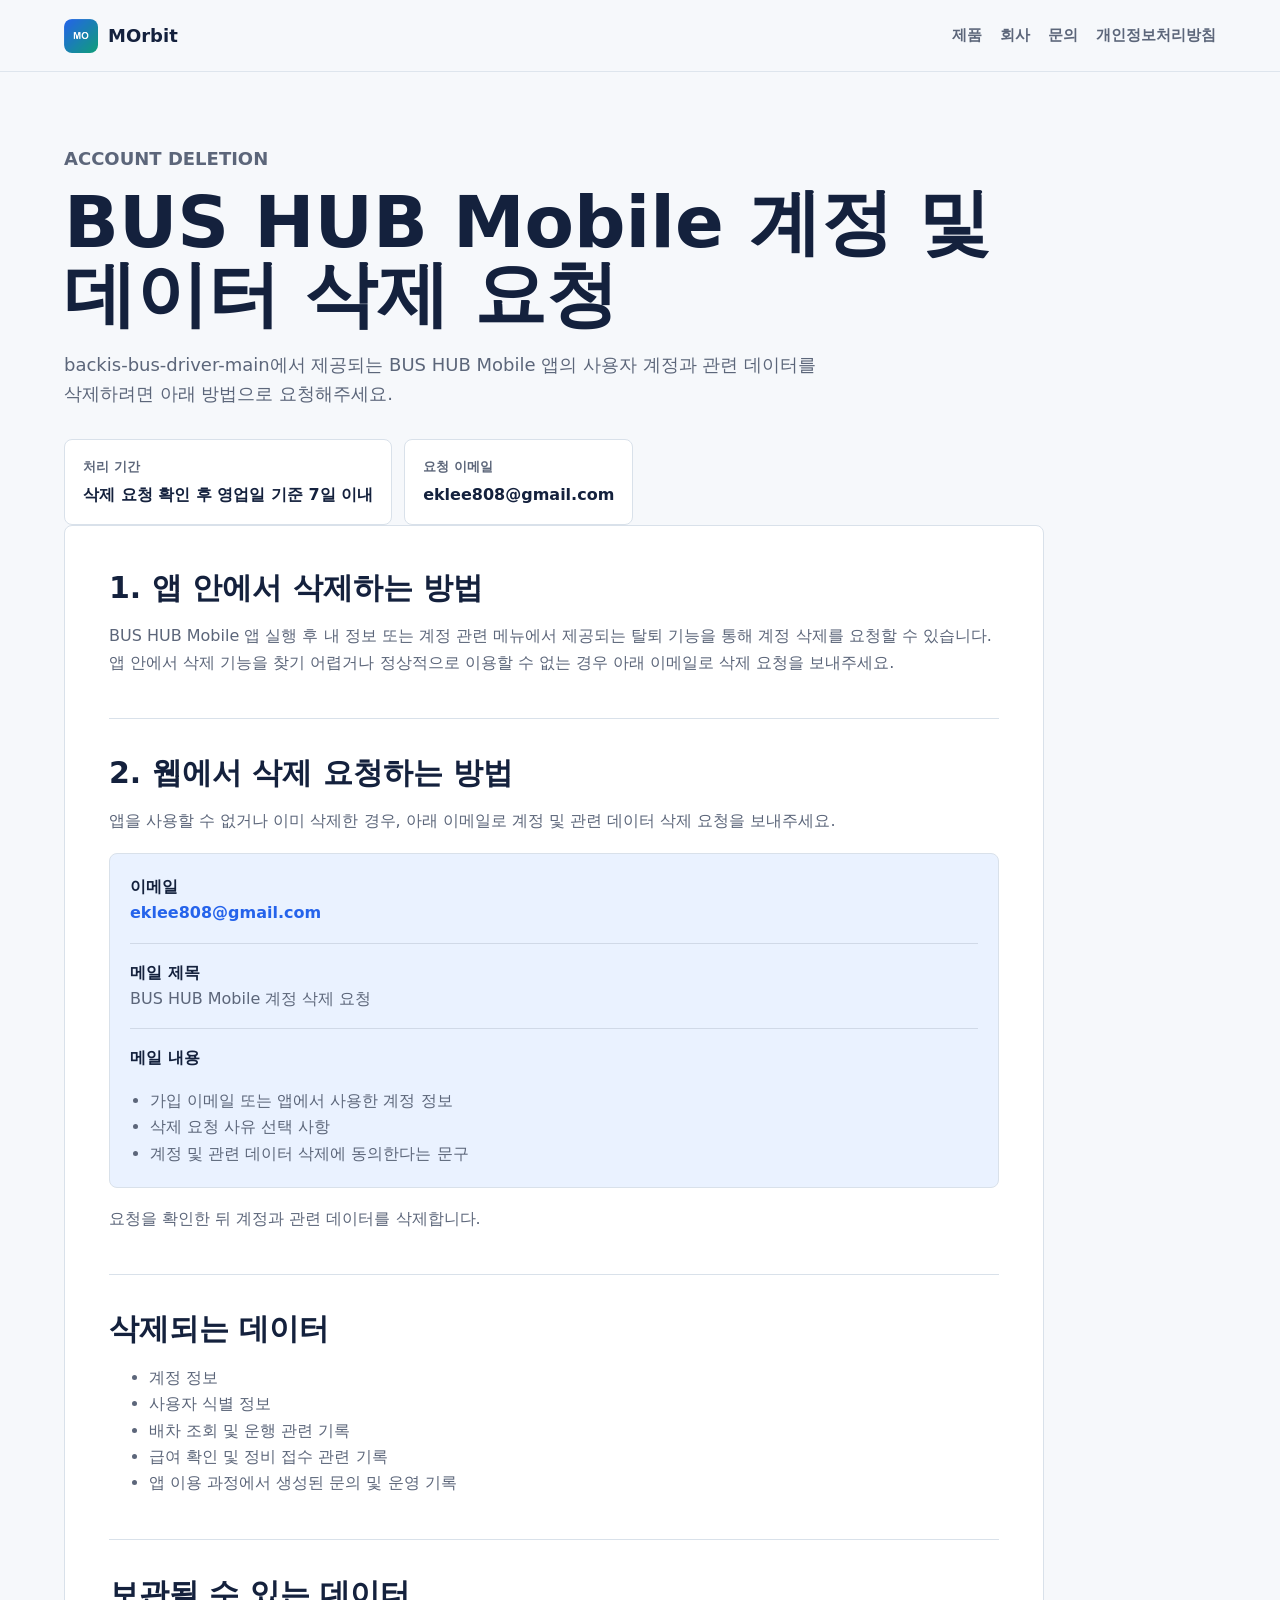
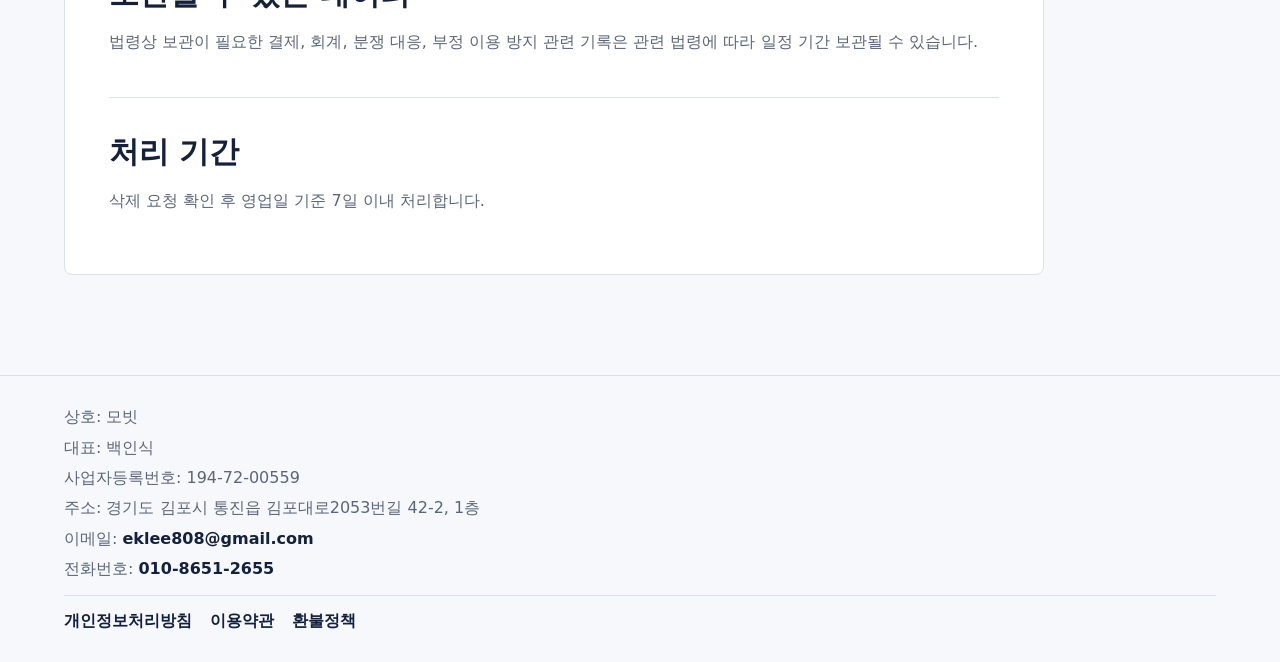
==== bus-driver-delete-account/index.html @ 4da38c7c "버스비서모바일용회원가입해지페이지만듬" ====
<!doctype html>
<html lang="ko">
  <head>
    <meta charset="utf-8" />
    <meta name="viewport" content="width=device-width, initial-scale=1" />
    <title>BUS HUB Mobile 계정 및 데이터 삭제 요청 | MOrbit</title>
    <meta
      name="description"
      content="BUS HUB Mobile 앱에서 생성한 사용자 계정과 관련 데이터 삭제를 요청하는 방법을 안내합니다."
    />
    <link rel="icon" type="image/png" href="../assets/morbit-mark.png" />
    <link rel="apple-touch-icon" href="../assets/morbit-mark.png" />
    <link rel="stylesheet" href="../styles.css" />
  </head>
  <body>
    <header class="site-header">
      <a class="brand" href="../" aria-label="MOrbit 홈">
        <img class="brand-mark" src="../assets/morbit-mark.png" alt="" width="34" height="34" />
        <span>MOrbit</span>
      </a>
      <nav class="nav-links" aria-label="주요 메뉴">
        <a href="../#products">제품</a>
        <a href="../#company">회사</a>
        <a href="../#contact">문의</a>
        <a href="../privacy/">개인정보처리방침</a>
      </nav>
    </header>

    <main class="policy-layout">
      <section class="policy-hero">
        <p class="eyebrow">ACCOUNT DELETION</p>
        <h1>BUS HUB Mobile 계정 및 데이터 삭제 요청</h1>
        <p>
          backis-bus-driver-main에서 제공되는 BUS HUB Mobile 앱의 사용자 계정과 관련 데이터를
          삭제하려면 아래 방법으로 요청해주세요.
        </p>
        <dl class="policy-meta">
          <div>
            <dt>처리 기간</dt>
            <dd>삭제 요청 확인 후 영업일 기준 7일 이내</dd>
          </div>
          <div>
            <dt>요청 이메일</dt>
            <dd><a href="mailto:eklee808@gmail.com">eklee808@gmail.com</a></dd>
          </div>
        </dl>
      </section>

      <article class="policy-content">
        <section>
          <h2>1. 앱 안에서 삭제하는 방법</h2>
          <p>
            BUS HUB Mobile 앱 실행 후 내 정보 또는 계정 관련 메뉴에서 제공되는 탈퇴 기능을 통해 계정
            삭제를 요청할 수 있습니다. 앱 안에서 삭제 기능을 찾기 어렵거나 정상적으로 이용할 수 없는
            경우 아래 이메일로 삭제 요청을 보내주세요.
          </p>
        </section>

        <section>
          <h2>2. 웹에서 삭제 요청하는 방법</h2>
          <p>
            앱을 사용할 수 없거나 이미 삭제한 경우, 아래 이메일로 계정 및 관련 데이터 삭제 요청을
            보내주세요.
          </p>
          <div class="request-card">
            <dl>
              <div>
                <dt>이메일</dt>
                <dd><a href="mailto:eklee808@gmail.com">eklee808@gmail.com</a></dd>
              </div>
              <div>
                <dt>메일 제목</dt>
                <dd>BUS HUB Mobile 계정 삭제 요청</dd>
              </div>
              <div>
                <dt>메일 내용</dt>
                <dd>
                  <ul>
                    <li>가입 이메일 또는 앱에서 사용한 계정 정보</li>
                    <li>삭제 요청 사유 선택 사항</li>
                    <li>계정 및 관련 데이터 삭제에 동의한다는 문구</li>
                  </ul>
                </dd>
              </div>
            </dl>
          </div>
          <p>요청을 확인한 뒤 계정과 관련 데이터를 삭제합니다.</p>
        </section>

        <section>
          <h2>삭제되는 데이터</h2>
          <ul>
            <li>계정 정보</li>
            <li>사용자 식별 정보</li>
            <li>배차 조회 및 운행 관련 기록</li>
            <li>급여 확인 및 정비 접수 관련 기록</li>
            <li>앱 이용 과정에서 생성된 문의 및 운영 기록</li>
          </ul>
        </section>

        <section>
          <h2>보관될 수 있는 데이터</h2>
          <p>
            법령상 보관이 필요한 결제, 회계, 분쟁 대응, 부정 이용 방지 관련 기록은 관련 법령에 따라
            일정 기간 보관될 수 있습니다.
          </p>
        </section>

        <section>
          <h2>처리 기간</h2>
          <p>삭제 요청 확인 후 영업일 기준 7일 이내 처리합니다.</p>
        </section>
      </article>
    </main>

    <footer class="site-footer company-footer">
      <div class="footer-company">
        <span>상호: 모빗</span>
        <span>대표: 백인식</span>
        <span>사업자등록번호: 194-72-00559</span>
        <span>주소: 경기도 김포시 통진읍 김포대로2053번길 42-2, 1층</span>
        <span>이메일: <a href="mailto:eklee808@gmail.com">eklee808@gmail.com</a></span>
        <span>전화번호: <a href="tel:010-8651-2655">010-8651-2655</a></span>
      </div>
      <div class="footer-links">
        <a href="../privacy/">개인정보처리방침</a>
        <a href="../terms/">이용약관</a>
        <a href="../refund/">환불정책</a>
      </div>
    </footer>
  </body>
</html>
---- styles.css ----
:root {
  --ink: #14213d;
  --muted: #5c667a;
  --line: #d9e1ea;
  --bg: #f6f8fb;
  --panel: #ffffff;
  --blue: #2563eb;
  --green: #0f9f7a;
  --amber: #f2a81d;
  --soft-blue: #eaf2ff;
  --soft-green: #e7f7f1;
  --shadow: 0 20px 60px rgba(20, 33, 61, 0.12);
}

* {
  box-sizing: border-box;
}

html {
  scroll-behavior: smooth;
}

body {
  margin: 0;
  color: var(--ink);
  font-family:
    "Pretendard",
    "Apple SD Gothic Neo",
    "Noto Sans KR",
    system-ui,
    -apple-system,
    BlinkMacSystemFont,
    "Segoe UI",
    sans-serif;
  line-height: 1.65;
  background: var(--bg);
}

a {
  color: inherit;
  text-decoration: none;
}

.site-header {
  position: sticky;
  top: 0;
  z-index: 10;
  display: flex;
  align-items: center;
  justify-content: space-between;
  gap: 24px;
  min-height: 72px;
  padding: 16px clamp(20px, 5vw, 72px);
  background: rgba(246, 248, 251, 0.92);
  border-bottom: 1px solid rgba(217, 225, 234, 0.8);
  backdrop-filter: blur(18px);
}

.brand {
  display: inline-flex;
  align-items: center;
  gap: 10px;
  font-size: 18px;
  font-weight: 800;
}

.brand-mark {
  display: block;
  width: 34px;
  height: 34px;
  border-radius: 8px;
  object-fit: contain;
}

.nav-links {
  display: flex;
  flex-wrap: wrap;
  align-items: center;
  justify-content: flex-end;
  gap: 8px 18px;
  color: var(--muted);
  font-size: 15px;
  font-weight: 700;
}

.nav-links a:hover,
.nav-links a[aria-current="page"] {
  color: var(--blue);
}

.hero {
  display: grid;
  grid-template-columns: minmax(0, 1fr) minmax(360px, 520px);
  gap: clamp(32px, 6vw, 80px);
  align-items: center;
  min-height: calc(100vh - 72px);
  padding: clamp(48px, 8vw, 96px) clamp(20px, 5vw, 72px) clamp(36px, 5vw, 64px);
}

.hero-copy {
  max-width: 720px;
}

.eyebrow {
  margin: 0 0 12px;
  color: var(--green);
  font-size: 13px;
  font-weight: 900;
}

h1,
h2,
h3,
p {
  margin-top: 0;
}

h1 {
  margin-bottom: 20px;
  font-size: clamp(52px, 9vw, 108px);
  line-height: 1;
}

h2 {
  margin-bottom: 18px;
  font-size: clamp(28px, 4vw, 46px);
  line-height: 1.18;
}

h3 {
  margin-bottom: 12px;
  font-size: 22px;
}

.hero-lead {
  max-width: 660px;
  color: var(--muted);
  font-size: 20px;
}

.hero-actions {
  display: flex;
  flex-wrap: wrap;
  gap: 12px;
  margin-top: 32px;
}

.button {
  display: inline-flex;
  align-items: center;
  justify-content: center;
  min-height: 46px;
  padding: 11px 18px;
  border: 1px solid var(--line);
  border-radius: 8px;
  font-weight: 800;
}

.button.primary {
  color: #fff;
  background: var(--ink);
  border-color: var(--ink);
}

.button.secondary {
  color: var(--ink);
  background: #fff;
}

.product-visual {
  overflow: hidden;
  min-height: 520px;
  background:
    linear-gradient(135deg, rgba(37, 99, 235, 0.12), rgba(15, 159, 122, 0.14)),
    #fff;
  border: 1px solid var(--line);
  border-radius: 8px;
  box-shadow: var(--shadow);
}

.visual-topbar {
  display: flex;
  align-items: center;
  gap: 8px;
  min-height: 52px;
  padding: 0 18px;
  border-bottom: 1px solid var(--line);
}

.visual-topbar span {
  width: 10px;
  height: 10px;
  background: var(--line);
  border-radius: 50%;
}

.visual-topbar strong {
  margin-left: auto;
  color: var(--muted);
  font-size: 13px;
}

.visual-grid {
  display: grid;
  grid-template-columns: 1fr 1fr;
  gap: 16px;
  padding: 18px;
}

.visual-panel {
  min-height: 142px;
  padding: 18px;
  background: rgba(255, 255, 255, 0.86);
  border: 1px solid rgba(217, 225, 234, 0.8);
  border-radius: 8px;
}

.visual-panel p,
.visual-panel span {
  color: var(--muted);
}

.visual-panel strong {
  display: block;
  margin-bottom: 8px;
  font-size: 26px;
}

.map-panel {
  position: relative;
  grid-column: span 2;
  min-height: 176px;
  background:
    linear-gradient(90deg, rgba(20, 33, 61, 0.06) 1px, transparent 1px),
    linear-gradient(0deg, rgba(20, 33, 61, 0.06) 1px, transparent 1px),
    #fff;
  background-size: 34px 34px;
}

.route-dot {
  position: absolute;
  width: 18px;
  height: 18px;
  border: 4px solid #fff;
  border-radius: 50%;
  box-shadow: 0 8px 22px rgba(20, 33, 61, 0.2);
}

.route-dot.start {
  top: 38px;
  left: 52px;
  background: var(--green);
}

.route-dot.end {
  right: 58px;
  bottom: 42px;
  background: var(--amber);
}

.route-line {
  position: absolute;
  inset: 48px 70px 62px 70px;
  border-right: 4px solid var(--blue);
  border-bottom: 4px solid var(--blue);
  border-radius: 0 0 42px 0;
}

.stats-panel {
  grid-column: span 2;
}

.bars {
  display: flex;
  align-items: end;
  gap: 12px;
  height: 88px;
  padding-top: 14px;
}

.bars span {
  flex: 1;
  min-width: 24px;
  background: linear-gradient(180deg, var(--blue), var(--green));
  border-radius: 6px 6px 0 0;
}

.section {
  padding: clamp(56px, 8vw, 96px) clamp(20px, 5vw, 72px);
}

.section-heading {
  max-width: 820px;
  margin-bottom: 28px;
}

.feature-grid {
  display: grid;
  grid-template-columns: repeat(3, minmax(0, 1fr));
  gap: 18px;
  align-items: stretch;
}

.feature-card {
  display: flex;
  flex-direction: column;
  min-height: 230px;
  padding: 26px;
  background: var(--panel);
  border: 1px solid var(--line);
  border-radius: 8px;
}

.feature-media {
  position: relative;
  overflow: hidden;
  flex-shrink: 0;
  width: 100%;
  height: clamp(170px, 18vw, 220px);
  margin-bottom: 20px;
  background: #f3f6fa;
  border: 1px solid var(--line);
  border-radius: 8px;
}

.feature-media img {
  position: absolute;
  inset: 0;
  display: block;
  width: 100%;
  height: 100%;
  object-fit: contain;
  object-position: center;
}

.feature-card p,
.split-section p,
.contact-band p {
  color: var(--muted);
}

.feature-link {
  display: inline-flex;
  align-items: center;
  align-self: flex-start;
  min-height: 36px;
  margin-top: auto;
  color: var(--blue);
  font-size: 14px;
  font-weight: 900;
}

.feature-link:hover {
  text-decoration: underline;
}

.split-section {
  display: grid;
  grid-template-columns: minmax(0, 0.9fr) minmax(0, 1.1fr);
  gap: 40px;
  background: #fff;
  border-block: 1px solid var(--line);
}

.split-section > p {
  margin: 0;
  font-size: 18px;
}

.contact-band {
  display: flex;
  align-items: center;
  justify-content: space-between;
  gap: 24px;
  background: var(--soft-green);
}

.site-footer {
  display: flex;
  flex-wrap: wrap;
  justify-content: space-between;
  gap: 12px;
  padding: 28px clamp(20px, 5vw, 72px);
  color: var(--muted);
  border-top: 1px solid var(--line);
}

.site-footer a {
  color: var(--ink);
  font-weight: 800;
}

.company-footer {
  align-items: flex-start;
  flex-direction: column;
  justify-content: flex-start;
}

.footer-company,
.footer-links {
  display: flex;
  width: 100%;
}

.footer-company {
  flex-direction: column;
  gap: 4px;
}

.footer-links {
  flex-wrap: wrap;
  gap: 10px 18px;
  padding-top: 12px;
  border-top: 1px solid var(--line);
}

.policy-layout {
  padding: clamp(34px, 6vw, 72px) clamp(20px, 5vw, 72px) clamp(64px, 8vw, 100px);
}

.policy-hero {
  max-width: 940px;
}

.policy-hero h1 {
  font-size: clamp(42px, 6vw, 72px);
}

.policy-hero p {
  max-width: 760px;
  color: var(--muted);
  font-size: 18px;
}

.policy-meta {
  display: flex;
  flex-wrap: wrap;
  gap: 12px;
  margin: 30px 0 0;
}

.policy-meta div,
.summary-strip article {
  padding: 16px 18px;
  background: #fff;
  border: 1px solid var(--line);
  border-radius: 8px;
}

.policy-meta dt,
.summary-strip span {
  color: var(--muted);
  font-size: 13px;
  font-weight: 800;
}

.policy-meta dd {
  margin: 4px 0 0;
  font-weight: 800;
}

.summary-strip {
  display: grid;
  grid-template-columns: repeat(3, minmax(0, 1fr));
  gap: 14px;
  margin: 40px 0;
}

.summary-strip strong {
  display: block;
  margin-top: 6px;
  line-height: 1.45;
}

.policy-content {
  max-width: 980px;
  padding: clamp(24px, 4vw, 44px);
  background: #fff;
  border: 1px solid var(--line);
  border-radius: 8px;
}

.policy-content section + section {
  margin-top: 42px;
  padding-top: 36px;
  border-top: 1px solid var(--line);
}

.policy-content h2 {
  font-size: clamp(22px, 3vw, 30px);
}

.policy-content p,
.policy-content li,
.policy-content address {
  color: var(--muted);
}

.policy-content a {
  color: var(--blue);
  font-weight: 800;
}

.table-wrap {
  overflow-x: auto;
  border: 1px solid var(--line);
  border-radius: 8px;
}

table {
  width: 100%;
  min-width: 680px;
  border-collapse: collapse;
  font-size: 15px;
}

th,
td {
  padding: 14px 16px;
  text-align: left;
  vertical-align: top;
  border-bottom: 1px solid var(--line);
}

th {
  color: var(--ink);
  background: var(--soft-blue);
}

tr:last-child td {
  border-bottom: 0;
}

.note {
  margin-top: 14px;
  padding: 14px 16px;
  background: var(--soft-green);
  border-radius: 8px;
}

address {
  font-style: normal;
}

.request-card {
  margin: 18px 0;
  padding: 20px;
  background: var(--soft-blue);
  border: 1px solid var(--line);
  border-radius: 8px;
}

.request-card dl,
.request-card dd {
  margin: 0;
}

.request-card div + div {
  margin-top: 16px;
  padding-top: 16px;
  border-top: 1px solid rgba(20, 33, 61, 0.12);
}

.request-card dt {
  color: var(--ink);
  font-weight: 900;
}

.request-card dd {
  color: var(--muted);
}

.request-card ul {
  margin-bottom: 0;
  padding-left: 20px;
}

.reset-panel {
  max-width: 720px;
}

.reset-form {
  display: grid;
  gap: 12px;
  max-width: 460px;
}

.reset-form label {
  color: var(--ink);
  font-weight: 900;
}

.reset-form input {
  width: 100%;
  min-height: 48px;
  padding: 11px 14px;
  color: var(--ink);
  background: #fff;
  border: 1px solid var(--line);
  border-radius: 8px;
  font: inherit;
}

.reset-form input:focus {
  outline: 3px solid rgba(37, 99, 235, 0.18);
  border-color: var(--blue);
}

.reset-form button {
  margin-top: 8px;
}

.reset-form button:disabled {
  opacity: 0.64;
  cursor: wait;
}

.status-message {
  margin-bottom: 18px;
  padding: 14px 16px;
  border-radius: 8px;
  font-weight: 800;
}

.status-message.info {
  color: var(--ink);
  background: var(--soft-blue);
}

.status-message.success {
  color: #075e45;
  background: var(--soft-green);
}

.status-message.error {
  color: #8a1f1f;
  background: #ffecec;
}

@media (max-width: 900px) {
  .site-header {
    align-items: flex-start;
    flex-direction: column;
  }

  .nav-links {
    justify-content: flex-start;
  }

  .hero,
  .split-section {
    grid-template-columns: 1fr;
  }

  .hero {
    min-height: auto;
  }

  .product-visual {
    min-height: auto;
  }

  .feature-grid,
  .summary-strip {
    grid-template-columns: 1fr;
  }

  .feature-media {
    height: clamp(190px, 52vw, 300px);
  }

  .contact-band {
    align-items: flex-start;
    flex-direction: column;
  }
}

@media (max-width: 560px) {
  .visual-grid {
    grid-template-columns: 1fr;
  }

  .map-panel,
  .stats-panel {
    grid-column: auto;
  }

  .visual-panel strong {
    font-size: 22px;
  }

  table {
    min-width: 560px;
  }
}
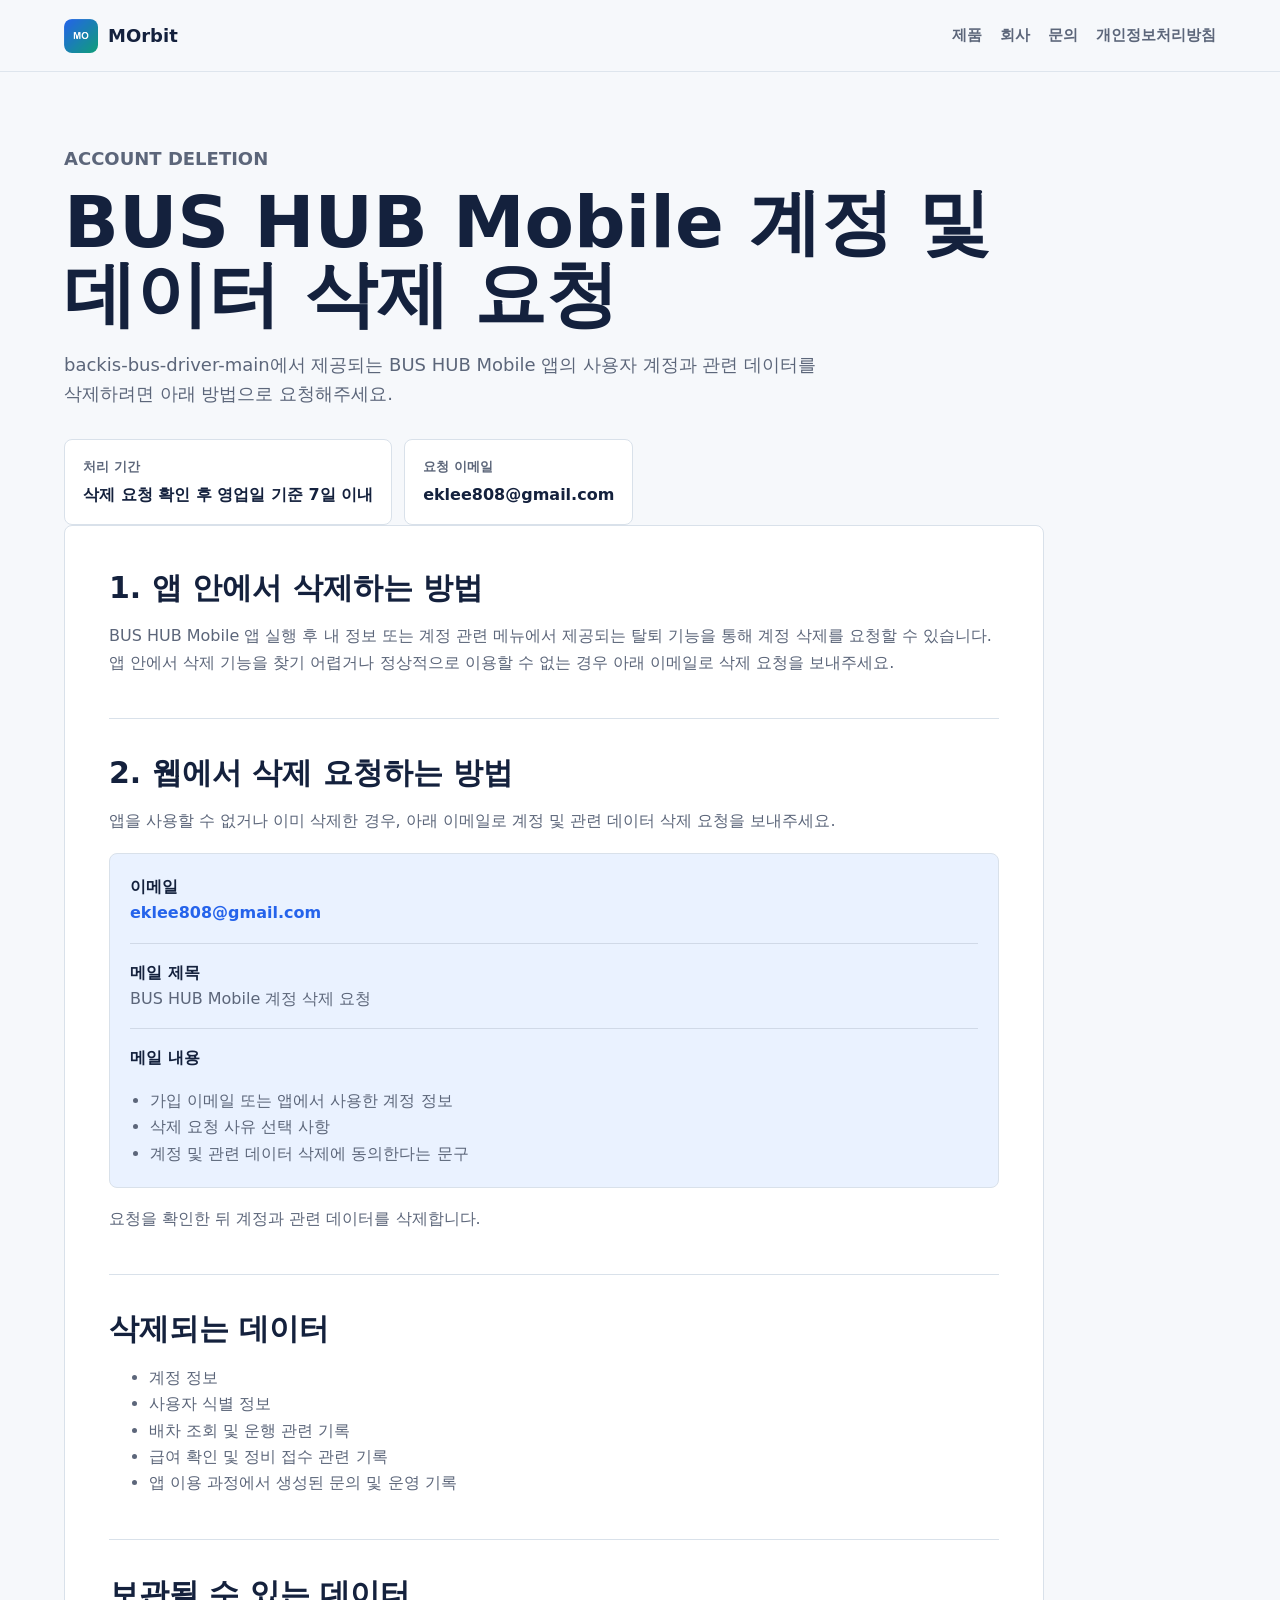
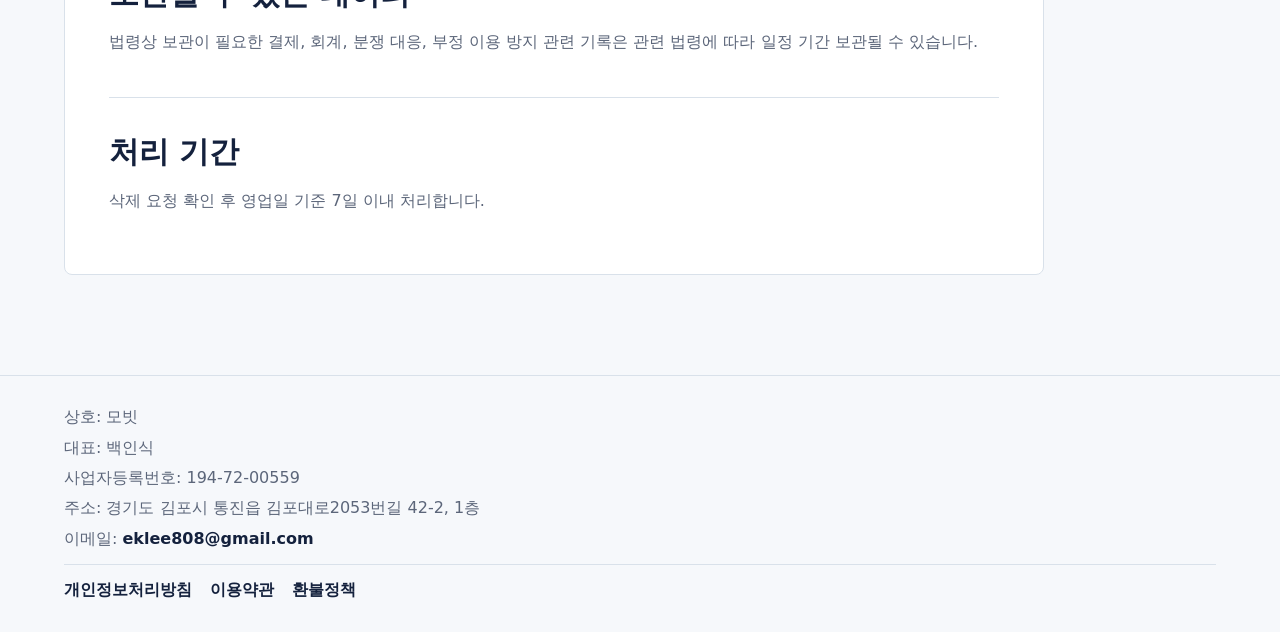
==== commit 61d44d82: "전화번호지움" ====
--- a/bus-driver-delete-account/index.html
+++ b/bus-driver-delete-account/index.html
@@ -120,7 +120,6 @@
         <span>사업자등록번호: 194-72-00559</span>
         <span>주소: 경기도 김포시 통진읍 김포대로2053번길 42-2, 1층</span>
         <span>이메일: <a href="mailto:eklee808@gmail.com">eklee808@gmail.com</a></span>
-        <span>전화번호: <a href="tel:010-8651-2655">010-8651-2655</a></span>
       </div>
       <div class="footer-links">
         <a href="../privacy/">개인정보처리방침</a>
